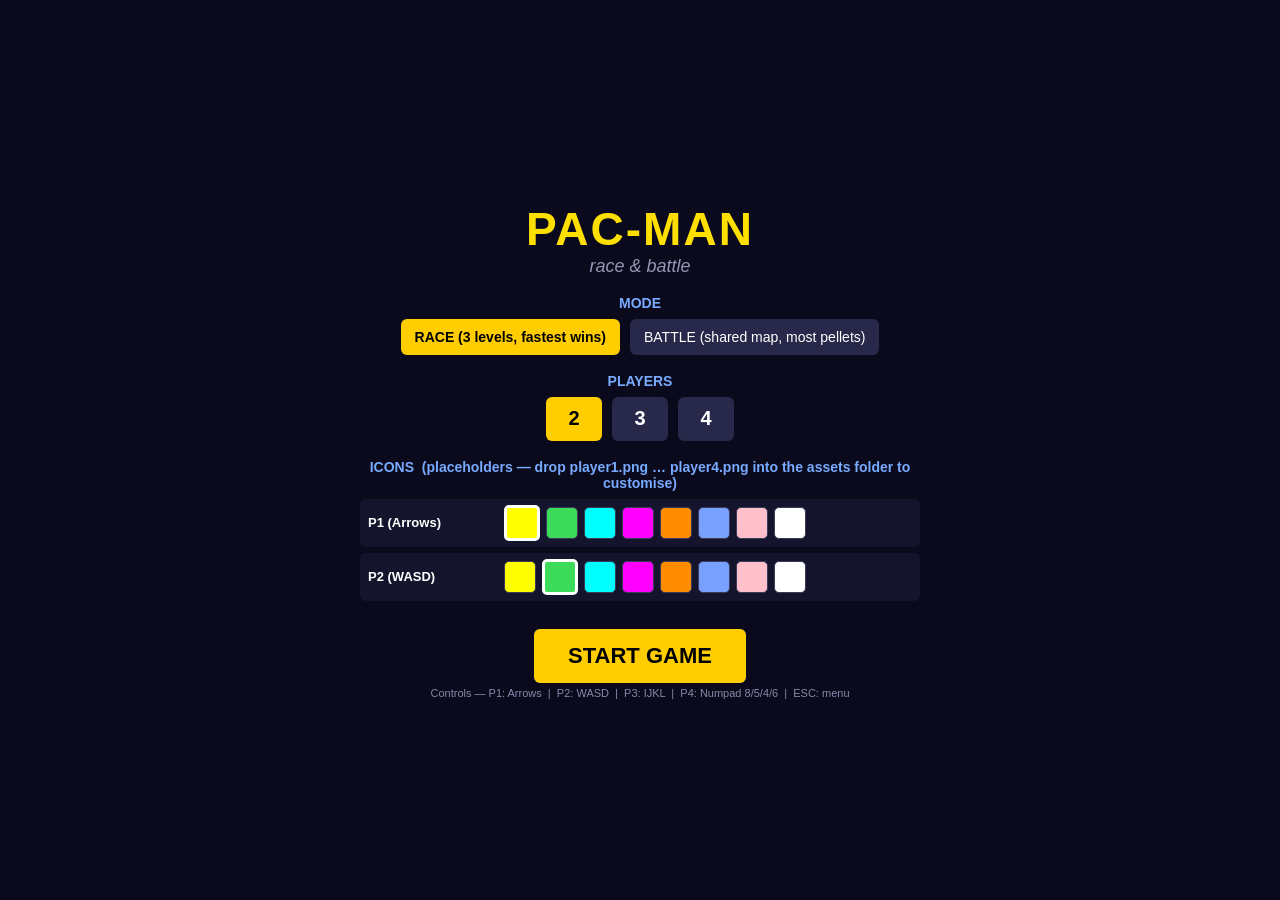
==== web-app/index.html @ 769d7b98 "2" ====
<!DOCTYPE html>
<html lang="en">
<head>
  <meta charset="utf-8">
  <meta name="viewport" content="width=device-width, initial-scale=1">
  <title>Pac-Man &mdash; Race &amp; Battle</title>
  <!-- styling lives in default.css -->
  <link rel="stylesheet" href="default.css">
</head>
<body>

  <!-- ============ START SCREEN (plain HTML) ============ -->
  <div id="startScreen">
    <h1>PAC-MAN</h1>
    <div class="subtitle">race &amp; battle</div>

    <div class="section">MODE</div>
    <div class="row" id="modeRow"></div>

    <div class="section">PLAYERS</div>
    <div class="row" id="countRow"></div>

    <div class="section">ICONS&nbsp;&nbsp;(placeholders &mdash; drop player1.png &hellip; player4.png into the assets folder to customise)</div>
    <div id="playersPanel"></div>

    <button id="startBtn">START GAME</button>
    <div class="hint">Controls &mdash; P1: Arrows &nbsp;|&nbsp; P2: WASD &nbsp;|&nbsp; P3: IJKL &nbsp;|&nbsp; P4: Numpad 8/5/4/6 &nbsp;|&nbsp; ESC: menu</div>
  </div>

  <!-- ============ GAME CANVAS ============ -->
  <canvas id="game"></canvas>

  <!-- all the game code lives in main.js (loaded last so the elements above exist) -->
  <script src="main.js"></script>
</body>
</html>
---- web-app/default.css ----
/* ---------------------------------------------------------------------
     Page + start-screen styling. The in-game graphics are drawn on the
     <canvas>; everything before the game starts is plain HTML/CSS.
     --------------------------------------------------------------------- */
     html, body {
        margin: 0; padding: 0;
        background: #0a0a1c;
        color: #fff;
        font-family: Arial, Helvetica, sans-serif;
        min-height: 100vh;
      }
      body { display: flex; align-items: center; justify-content: center; }
    
      #startScreen {
        width: 620px; max-width: 95vw;
        padding: 26px 30px;
        box-sizing: border-box;
        text-align: center;
      }
      #startScreen h1 {
        color: #ffdf00; font-size: 46px; margin: 0; letter-spacing: 2px;
      }
      #startScreen .subtitle { color: #9696b4; font-style: italic; font-size: 18px; margin-bottom: 18px; }
      .section { color: #78aaff; font-weight: bold; font-size: 14px; margin: 18px 0 8px; }
      .row { display: flex; flex-wrap: wrap; gap: 10px; justify-content: center; }
    
      button {
        font-family: inherit; cursor: pointer; border: none; border-radius: 6px;
        background: #28284a; color: #fff; padding: 10px 14px; font-size: 14px;
      }
      button.toggle.selected { background: #ffcd00; color: #000; font-weight: bold; }
      button.count { width: 56px; height: 44px; font-size: 20px; font-weight: bold; }
      button.count.selected { background: #ffcd00; color: #000; }
    
      .playerRow {
        display: flex; align-items: center; gap: 6px;
        background: #14142c; border-radius: 6px; padding: 6px 8px; margin: 6px 0;
      }
      .playerRow .name { width: 130px; text-align: left; font-weight: bold; font-size: 13px; }
      .swatch { width: 30px; height: 30px; border-radius: 5px; border: 1px solid #3c3c5a; cursor: pointer; }
      .swatch.selected { border: 3px solid #fff; }
    
      #startBtn {
        margin-top: 22px; background: #ffcd00; color: #000;
        font-size: 22px; font-weight: bold; padding: 14px 34px;
      }
      .hint { color: #8888aa; font-size: 11px; margin-top: 4px; }
    
      #game { display: none; background: #000; }
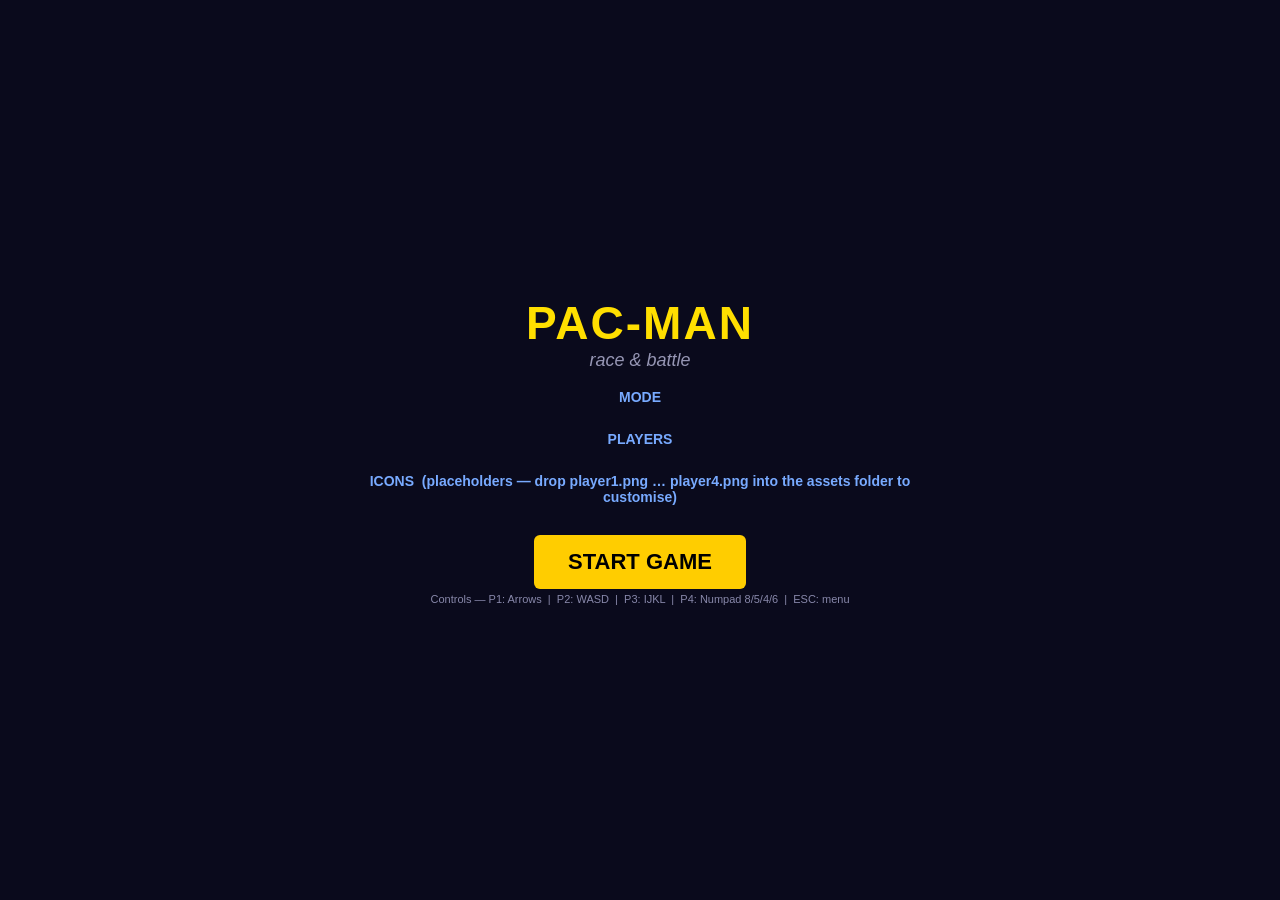
==== commit b00b5e36: "new try" ====
--- a/web-app/index.html
+++ b/web-app/index.html
@@ -31,6 +31,6 @@
   <canvas id="game"></canvas>
 
   <!-- all the game code lives in main.js (loaded last so the elements above exist) -->
-  <script src="main.js"></script>
+  <script type="module" src="main.js"></script>
 </body>
 </html>
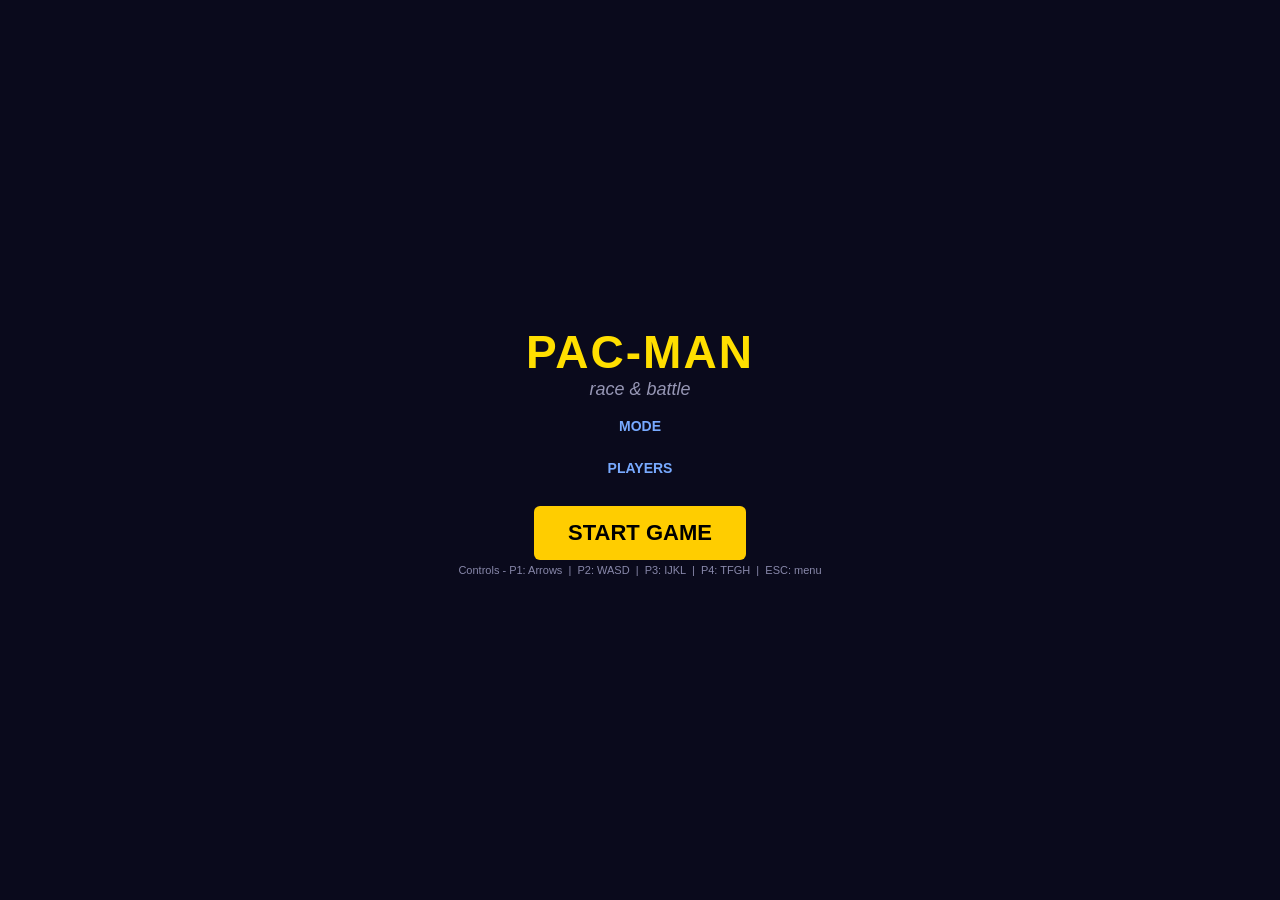
==== commit fe59e56d: "last" ====
--- a/web-app/index.html
+++ b/web-app/index.html
@@ -20,17 +20,14 @@
     <div class="section">PLAYERS</div>
     <div class="row" id="countRow"></div>
 
-    <div class="section">ICONS&nbsp;&nbsp;(placeholders &mdash; drop player1.png &hellip; player4.png into the assets folder to customise)</div>
     <div id="playersPanel"></div>
 
     <button id="startBtn">START GAME</button>
-    <div class="hint">Controls &mdash; P1: Arrows &nbsp;|&nbsp; P2: WASD &nbsp;|&nbsp; P3: IJKL &nbsp;|&nbsp; P4: Numpad 8/5/4/6 &nbsp;|&nbsp; ESC: menu</div>
+    <div class="hint">Controls - P1: Arrows &nbsp;|&nbsp; P2: WASD &nbsp;|&nbsp; P3: IJKL &nbsp;|&nbsp; P4: TFGH &nbsp;|&nbsp; ESC: menu</div>
   </div>
 
-  <!-- ============ GAME CANVAS ============ -->
   <canvas id="game"></canvas>
 
-  <!-- all the game code lives in main.js (loaded last so the elements above exist) -->
   <script type="module" src="main.js"></script>
 </body>
 </html>
